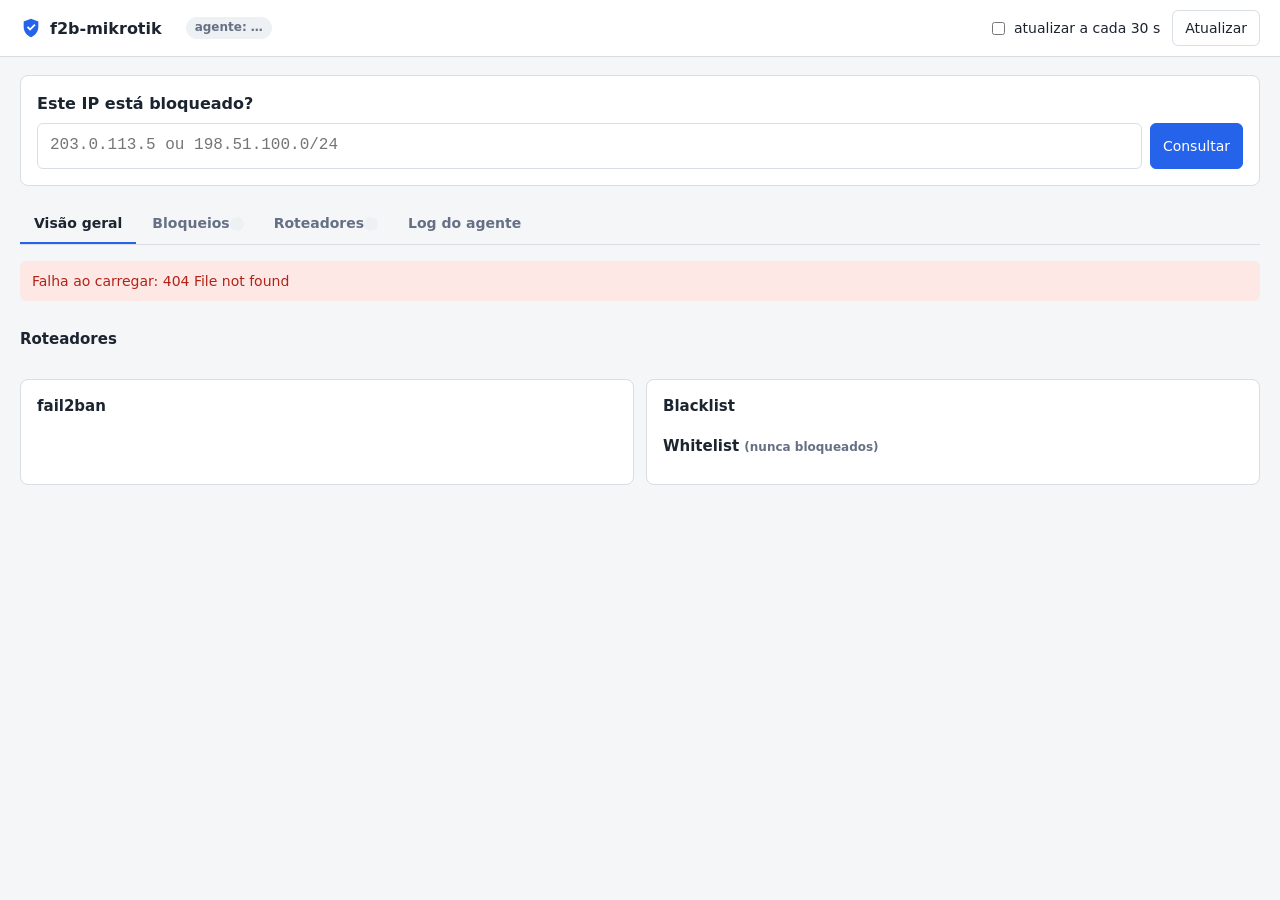
==== web/index.html @ e79a252c "Painel web e replicacao para varios MikroTiks (v1.2.0) Agente: alem do roteador principal do config." ====
<!doctype html>
<html lang="pt-BR">
<head>
  <meta charset="utf-8">
  <meta name="viewport" content="width=device-width, initial-scale=1">
  <title>f2b-mikrotik</title>
  <link rel="stylesheet" href="app.css">
</head>
<body>
  <header class="top">
    <div class="brand">
      <svg class="logo" viewBox="0 0 24 24" aria-hidden="true"><path d="M12 2 4 5v6c0 5 3.4 9.3 8 11 4.6-1.7 8-6 8-11V5l-8-3Zm-1 13-3.5-3.5 1.4-1.4L11 12.2l4.6-4.6 1.4 1.4L11 15Z"/></svg>
      <span>f2b-mikrotik</span>
      <span class="muted small" id="version"></span>
    </div>
    <div id="agent-status" class="pill">agente: …</div>
    <div class="top-actions">
      <span class="muted small" id="updated"></span>
      <label class="check-inline"><input type="checkbox" id="auto"> atualizar a cada 30 s</label>
      <button id="refresh" class="btn">Atualizar</button>
    </div>
  </header>

  <main>
    <section class="card lookup">
      <form id="check-form" autocomplete="off">
        <label for="check-ip" class="lookup-label">Este IP está bloqueado?</label>
        <div class="row">
          <input id="check-ip" class="mono" placeholder="203.0.113.5 ou 198.51.100.0/24" spellcheck="false">
          <button class="btn primary" type="submit">Consultar</button>
        </div>
      </form>
      <div id="check-result" aria-live="polite"></div>
    </section>

    <nav class="tabs" role="tablist">
      <button type="button" role="tab" data-tab="overview" class="active">Visão geral</button>
      <button type="button" role="tab" data-tab="entries">Bloqueios <span class="count" id="count-entries"></span></button>
      <button type="button" role="tab" data-tab="routers">Roteadores <span class="count" id="count-routers"></span></button>
      <button type="button" role="tab" data-tab="log">Log do agente</button>
    </nav>

    <section id="tab-overview" class="tab active">
      <div id="overview-error"></div>
      <div class="stats" id="stats"></div>
      <h2>Roteadores</h2>
      <div class="router-cards" id="router-cards"></div>
      <div class="grid-2">
        <div class="card"><h2>fail2ban</h2><div id="f2b-box"></div></div>
        <div class="card">
          <h2>Blacklist</h2><div id="bl-box"></div>
          <h2 class="mt">Whitelist <span class="muted small">(nunca bloqueados)</span></h2><div id="wl-box"></div>
        </div>
      </div>
    </section>

    <section id="tab-entries" class="tab">
      <div class="toolbar">
        <input id="entries-filter" class="mono" placeholder="filtrar IP, rede ou jail" spellcheck="false">
        <select id="entries-source">
          <option value="">todas as origens</option>
          <option value="fail2ban">fail2ban</option>
          <option value="blacklist">blacklist</option>
          <option value="router">só no roteador (manual)</option>
        </select>
        <label class="check-inline"><input type="checkbox" id="entries-diff"> só divergências</label>
        <span class="muted small" id="entries-info"></span>
      </div>
      <div class="table-wrap"><table class="table" id="entries-table"></table></div>
      <p class="muted small legend">
        <span class="st st-ok">bloqueado</span> pelo agente ·
        <span class="st st-info">manual</span> entrada criada fora do agente ·
        <span class="st st-bad">faltando</span> deveria estar bloqueado e não está ·
        <span class="st st-warn">a remover</span> já liberado, aguardando o agente ·
        <span class="st st-muted">?</span> roteador fora do ar ou desabilitado
      </p>
    </section>

    <section id="tab-routers" class="tab">
      <div class="toolbar">
        <button class="btn primary" id="router-add">+ Cadastrar MikroTik</button>
        <span class="muted small">Todos os roteadores recebem os mesmos bloqueios. Prepare cada um com o <span class="mono">mikrotik-setup.rsc</span> (usuário, API e regra raw).</span>
      </div>
      <div class="table-wrap"><table class="table" id="routers-table"></table></div>
    </section>

    <section id="tab-log" class="tab">
      <div class="toolbar">
        <input id="log-filter" placeholder="filtrar (ex.: BLOQUEADO, 203.0.113.5, ERROR)" spellcheck="false">
        <select id="log-lines">
          <option value="200">200 linhas</option>
          <option value="500" selected>500 linhas</option>
          <option value="2000">2000 linhas</option>
        </select>
        <button class="btn" id="log-refresh">Recarregar</button>
        <span class="muted small" id="log-file"></span>
      </div>
      <pre class="log" id="log-box"></pre>
    </section>
  </main>

  <dialog id="router-dialog">
    <form id="router-form" method="dialog" autocomplete="off">
      <h2 id="router-dialog-title">Cadastrar MikroTik</h2>
      <div class="form-grid">
        <label>Nome<input name="name" required maxlength="40" placeholder="Filial Centro"></label>
        <label>Endereço (IP ou DNS)<input name="host" required class="mono" placeholder="10.0.0.1"></label>
        <label>Porta da API<input name="port" type="number" min="1" max="65535" placeholder="8728"></label>
        <label>Timeout (s)<input name="timeout" type="number" min="1" max="60" step="1" placeholder="10"></label>
        <label>Usuário<input name="username" required placeholder="f2b-agent"></label>
        <label>Senha<input name="password" type="password" autocomplete="new-password"></label>
        <label class="check-inline"><input type="checkbox" name="use_ssl"> usar api-ssl (porta 8729)</label>
        <label class="check-inline"><input type="checkbox" name="enabled" checked> habilitado (recebe bloqueios)</label>
      </div>
      <div id="router-test-result"></div>
      <div class="dialog-actions">
        <button type="button" class="btn" id="router-test">Testar conexão</button>
        <span class="spacer"></span>
        <button type="button" class="btn" id="router-cancel">Cancelar</button>
        <button type="submit" class="btn primary" id="router-save">Salvar</button>
      </div>
    </form>
  </dialog>

  <dialog id="delete-dialog">
    <form method="dialog">
      <h2>Excluir <span id="delete-name"></span>?</h2>
      <p>O roteador deixa de receber bloqueios.</p>
      <label class="check-inline"><input type="checkbox" id="delete-flush" checked> remover dele os bloqueios criados pelo agente</label>
      <div id="delete-error"></div>
      <div class="dialog-actions">
        <span class="spacer"></span>
        <button type="button" class="btn" id="delete-cancel">Cancelar</button>
        <button type="button" class="btn danger" id="delete-confirm">Excluir</button>
      </div>
    </form>
  </dialog>

  <script src="app.js"></script>
</body>
</html>
---- web/app.css ----
:root {
  --bg: #f4f6f8;
  --surface: #ffffff;
  --surface-2: #eef1f4;
  --border: #d9dee4;
  --text: #1c2430;
  --muted: #667085;
  --accent: #2563eb;
  --accent-text: #ffffff;
  --ok: #157f3c;
  --ok-bg: #e3f5e9;
  --bad: #b42318;
  --bad-bg: #fde8e6;
  --warn: #9a5b00;
  --warn-bg: #fdf1dc;
  --info: #1d4ed8;
  --info-bg: #e3ebfd;
  --mono: ui-monospace, "SFMono-Regular", Consolas, "Liberation Mono", monospace;
  --radius: 8px;
  color-scheme: light;
}

@media (prefers-color-scheme: dark) {
  :root {
    --bg: #0f141a;
    --surface: #171e26;
    --surface-2: #1f2832;
    --border: #2c3744;
    --text: #e4e9ef;
    --muted: #93a0b0;
    --accent: #4f8cff;
    --ok: #4cc27a;
    --ok-bg: #12301f;
    --bad: #ff7a6b;
    --bad-bg: #3a1714;
    --warn: #f0b44c;
    --warn-bg: #352812;
    --info: #8db1ff;
    --info-bg: #17264a;
    color-scheme: dark;
  }
}

* { box-sizing: border-box; }
body {
  margin: 0;
  background: var(--bg);
  color: var(--text);
  font: 14px/1.45 system-ui, -apple-system, "Segoe UI", Roboto, sans-serif;
}
h2 { font-size: 15px; margin: 0 0 10px; }
h2.mt, .mt { margin-top: 18px; }
.muted { color: var(--muted); }
.small { font-size: 12px; }
.mono { font-family: var(--mono); }

/* topo */
.top {
  position: sticky; top: 0; z-index: 5;
  display: flex; align-items: center; gap: 16px; flex-wrap: wrap;
  padding: 10px 20px;
  background: var(--surface); border-bottom: 1px solid var(--border);
}
.brand { display: flex; align-items: center; gap: 8px; font-weight: 600; font-size: 16px; }
.logo { width: 22px; height: 22px; fill: var(--accent); }
.top-actions { margin-left: auto; display: flex; align-items: center; gap: 12px; flex-wrap: wrap; }

main { max-width: 1280px; margin: 0 auto; padding: 18px 20px 40px; }

/* controles */
.btn {
  border: 1px solid var(--border); background: var(--surface); color: var(--text);
  border-radius: 6px; padding: 7px 12px; font: inherit; cursor: pointer;
}
.btn:hover { background: var(--surface-2); }
.btn.primary { background: var(--accent); border-color: var(--accent); color: var(--accent-text); }
.btn.primary:hover { filter: brightness(1.08); }
.btn.danger { background: var(--bad); border-color: var(--bad); color: #fff; }
.btn.small { padding: 3px 8px; font-size: 12px; }
.btn:disabled { opacity: .55; cursor: wait; }
input, select {
  font: inherit; color: var(--text); background: var(--surface);
  border: 1px solid var(--border); border-radius: 6px; padding: 7px 10px;
}
input:focus, select:focus { outline: 2px solid var(--accent); outline-offset: -1px; }
.check-inline { display: inline-flex; align-items: center; gap: 6px; cursor: pointer; }
.row { display: flex; gap: 8px; }
.row input { flex: 1; min-width: 0; }

/* cartoes */
.card {
  background: var(--surface); border: 1px solid var(--border); border-radius: var(--radius);
  padding: 16px;
}
.lookup { margin-bottom: 18px; }
.lookup-label { display: block; font-weight: 600; font-size: 16px; margin-bottom: 8px; }
.lookup input { font-size: 16px; padding: 10px 12px; }

.stats { display: grid; grid-template-columns: repeat(auto-fit, minmax(150px, 1fr)); gap: 12px; margin-bottom: 18px; }
.stat { background: var(--surface); border: 1px solid var(--border); border-radius: var(--radius); padding: 12px 14px; }
.stat .v { font-size: 26px; font-weight: 650; font-variant-numeric: tabular-nums; }
.stat .l { color: var(--muted); font-size: 12px; }

.router-cards { display: grid; grid-template-columns: repeat(auto-fill, minmax(280px, 1fr)); gap: 12px; margin-bottom: 18px; }
.router-card { background: var(--surface); border: 1px solid var(--border); border-radius: var(--radius); padding: 14px; }
.router-card.offline { border-color: var(--bad); }
.router-card header { display: flex; align-items: center; gap: 8px; margin-bottom: 6px; }
.router-card header strong { font-size: 15px; }
.router-card header .pill { margin-left: auto; }
.router-card dl { display: grid; grid-template-columns: auto 1fr; gap: 2px 10px; margin: 8px 0 0; font-size: 13px; }
.router-card dt { color: var(--muted); }
.router-card dd { margin: 0; font-variant-numeric: tabular-nums; }

.grid-2 { display: grid; grid-template-columns: 1fr 1fr; gap: 12px; }
@media (max-width: 860px) { .grid-2 { grid-template-columns: 1fr; } }

/* etiquetas */
.pill {
  display: inline-block; padding: 2px 9px; border-radius: 999px; font-size: 12px; font-weight: 600;
  background: var(--surface-2); color: var(--muted); white-space: nowrap;
}
.pill.ok, .st-ok { background: var(--ok-bg); color: var(--ok); }
.pill.bad, .st-bad { background: var(--bad-bg); color: var(--bad); }
.pill.warn, .st-warn { background: var(--warn-bg); color: var(--warn); }
.pill.info, .st-info { background: var(--info-bg); color: var(--info); }
.st { display: inline-block; padding: 1px 7px; border-radius: 4px; font-size: 12px; font-weight: 600; white-space: nowrap; }
.st-muted { color: var(--muted); }
.chips { display: flex; flex-wrap: wrap; gap: 5px; }
.chip {
  font-family: var(--mono); font-size: 12px; padding: 2px 7px; border-radius: 4px;
  background: var(--surface-2); border: 1px solid var(--border); cursor: pointer; color: var(--text);
}
.chip:hover { border-color: var(--accent); }
.jail { margin-bottom: 12px; }
.jail-head { display: flex; align-items: center; gap: 8px; margin-bottom: 5px; }

/* abas */
.tabs { display: flex; gap: 2px; border-bottom: 1px solid var(--border); margin-bottom: 16px; overflow-x: auto; }
.tabs button {
  border: 0; background: none; color: var(--muted); font: inherit; font-weight: 600;
  padding: 9px 14px; cursor: pointer; border-bottom: 2px solid transparent; white-space: nowrap;
}
.tabs button.active { color: var(--text); border-bottom-color: var(--accent); }
.count { background: var(--surface-2); border-radius: 999px; padding: 0 7px; font-size: 12px; color: var(--muted); }
.tab { display: none; }
.tab.active { display: block; }

.toolbar { display: flex; align-items: center; gap: 10px; flex-wrap: wrap; margin-bottom: 12px; }
.toolbar input:not([type=checkbox]) { min-width: 260px; }

/* tabelas */
.table-wrap { overflow-x: auto; background: var(--surface); border: 1px solid var(--border); border-radius: var(--radius); }
.table { width: 100%; border-collapse: collapse; }
.table th, .table td { text-align: left; padding: 7px 12px; border-bottom: 1px solid var(--border); vertical-align: top; }
.table th { font-size: 12px; color: var(--muted); font-weight: 600; background: var(--surface-2); position: sticky; top: 0; }
.table tr:last-child td { border-bottom: 0; }
.table td.center, .table th.center { text-align: center; }
.table .actions { display: flex; gap: 6px; justify-content: flex-end; }
.link { background: none; border: 0; padding: 0; color: var(--accent); font: inherit; cursor: pointer; }
.link.mono { font-family: var(--mono); }
.legend { margin-top: 10px; }
.empty { padding: 18px; text-align: center; color: var(--muted); }

/* resultado da consulta */
.verdict { margin-top: 14px; padding: 12px 14px; border-radius: var(--radius); border: 1px solid var(--border); }
.verdict.blocked { background: var(--bad-bg); border-color: var(--bad); }
.verdict.free { background: var(--ok-bg); border-color: var(--ok); }
.verdict.partial { background: var(--warn-bg); border-color: var(--warn); }
.verdict-title { font-size: 16px; font-weight: 650; margin-bottom: 6px; }
.verdict ul { margin: 6px 0 0; padding-left: 18px; }
.verdict .table-wrap { margin-top: 10px; }

.alert { padding: 10px 12px; border-radius: 6px; margin: 10px 0; background: var(--bad-bg); color: var(--bad); }
.alert.warn { background: var(--warn-bg); color: var(--warn); }
.alert.ok { background: var(--ok-bg); color: var(--ok); }

/* log */
.log {
  background: var(--surface); border: 1px solid var(--border); border-radius: var(--radius);
  padding: 12px; margin: 0; max-height: 70vh; overflow: auto;
  font: 12px/1.5 var(--mono); white-space: pre-wrap; word-break: break-all;
}
.log .l-error { color: var(--bad); }
.log .l-warn { color: var(--warn); }
.log .l-ban { color: var(--bad); font-weight: 600; }
.log .l-unban { color: var(--ok); font-weight: 600; }

/* dialogos */
dialog {
  border: 1px solid var(--border); border-radius: 10px; padding: 20px; width: min(560px, calc(100vw - 32px));
  background: var(--surface); color: var(--text);
}
dialog::backdrop { background: rgba(0, 0, 0, .45); }
.form-grid { display: grid; grid-template-columns: 1fr 1fr; gap: 12px; }
.form-grid label:not(.check-inline) { display: flex; flex-direction: column; gap: 4px; font-size: 12px; color: var(--muted); }
.form-grid input:not([type=checkbox]) { color: var(--text); font-size: 14px; }
@media (max-width: 520px) { .form-grid { grid-template-columns: 1fr; } }
.dialog-actions { display: flex; gap: 8px; margin-top: 16px; align-items: center; }
.spacer { flex: 1; }

@media (max-width: 640px) {
  .top, main { padding-left: 16px; padding-right: 16px; }
  .toolbar input:not([type=checkbox]) { min-width: 0; flex: 1; }
  .row { flex-direction: column; }
}
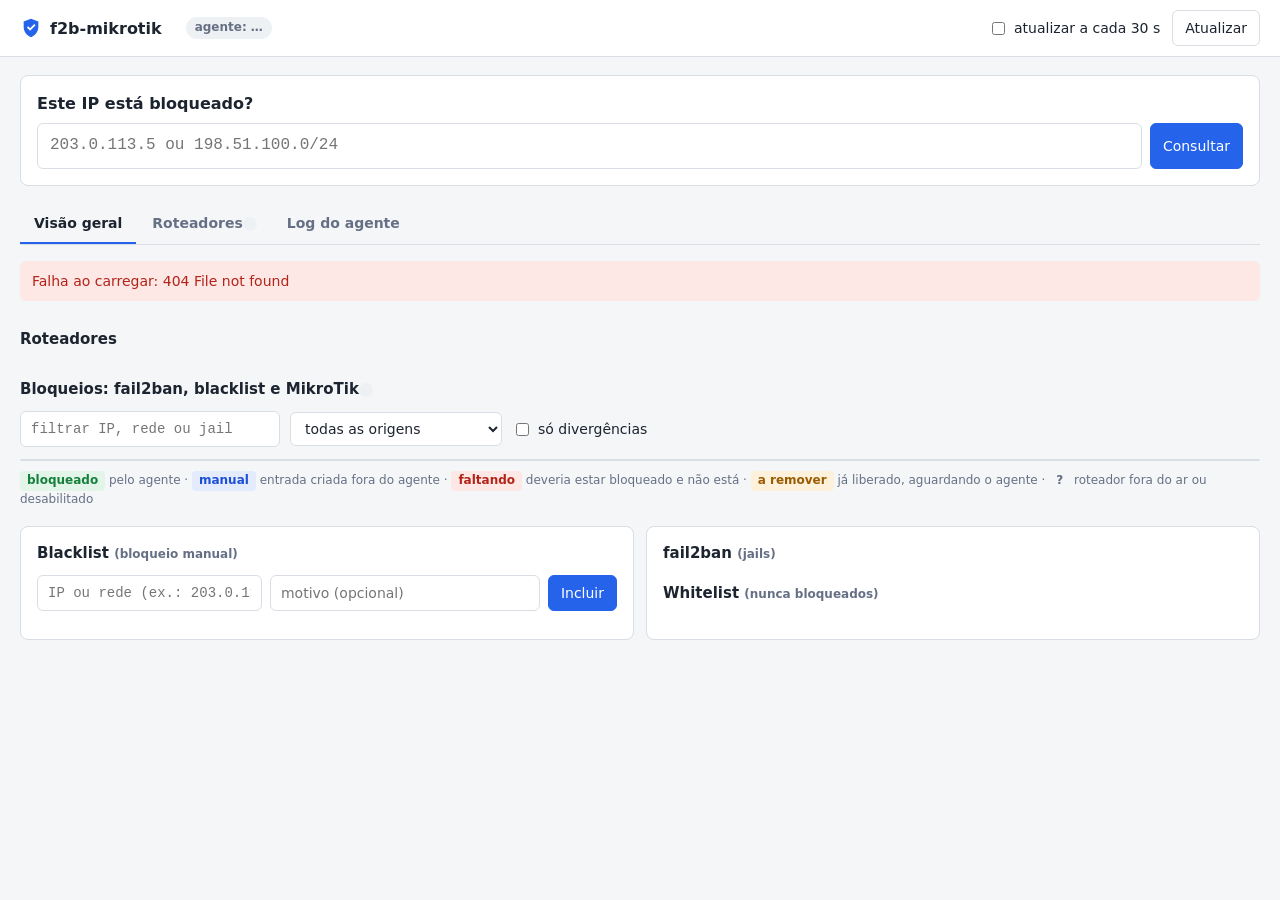
==== commit acf52a34: "Painel: tabela unica de bloqueios, blacklist e unban (v1.3.0) A visao geral passa a trazer uma tabel" ====
--- a/web/index.html
+++ b/web/index.html
@@ -35,7 +35,6 @@
 
     <nav class="tabs" role="tablist">
       <button type="button" role="tab" data-tab="overview" class="active">Visão geral</button>
-      <button type="button" role="tab" data-tab="entries">Bloqueios <span class="count" id="count-entries"></span></button>
       <button type="button" role="tab" data-tab="routers">Roteadores <span class="count" id="count-routers"></span></button>
       <button type="button" role="tab" data-tab="log">Log do agente</button>
     </nav>
@@ -45,16 +44,8 @@
       <div class="stats" id="stats"></div>
       <h2>Roteadores</h2>
       <div class="router-cards" id="router-cards"></div>
-      <div class="grid-2">
-        <div class="card"><h2>fail2ban</h2><div id="f2b-box"></div></div>
-        <div class="card">
-          <h2>Blacklist</h2><div id="bl-box"></div>
-          <h2 class="mt">Whitelist <span class="muted small">(nunca bloqueados)</span></h2><div id="wl-box"></div>
-        </div>
-      </div>
-    </section>
 
-    <section id="tab-entries" class="tab">
+      <h2>Bloqueios: fail2ban, blacklist e MikroTik <span class="count" id="count-entries"></span></h2>
       <div class="toolbar">
         <input id="entries-filter" class="mono" placeholder="filtrar IP, rede ou jail" spellcheck="false">
         <select id="entries-source">
@@ -74,6 +65,22 @@
         <span class="st st-warn">a remover</span> já liberado, aguardando o agente ·
         <span class="st st-muted">?</span> roteador fora do ar ou desabilitado
       </p>
+
+      <div class="grid-2 mt">
+        <div class="card">
+          <h2>Blacklist <span class="muted small">(bloqueio manual)</span></h2>
+          <form id="bl-form" class="bl-form" autocomplete="off">
+            <input name="entry" class="mono" placeholder="IP ou rede (ex.: 203.0.113.45)" spellcheck="false" required>
+            <input name="comment" placeholder="motivo (opcional)" maxlength="100">
+            <button class="btn primary" type="submit">Incluir</button>
+          </form>
+          <div id="bl-box"></div>
+        </div>
+        <div class="card">
+          <h2>fail2ban <span class="muted small">(jails)</span></h2><div id="f2b-box"></div>
+          <h2 class="mt">Whitelist <span class="muted small">(nunca bloqueados)</span></h2><div id="wl-box"></div>
+        </div>
+      </div>
     </section>
 
     <section id="tab-routers" class="tab">
@@ -136,6 +143,7 @@
     </form>
   </dialog>
 
+  <div id="toast" class="toast" role="status" aria-live="polite"></div>
   <script src="app.js"></script>
 </body>
 </html>
--- a/web/app.css
+++ b/web/app.css
@@ -203,3 +203,26 @@
   .toolbar input:not([type=checkbox]) { min-width: 0; flex: 1; }
   .row { flex-direction: column; }
 }
+
+/* blacklist, acoes e avisos */
+.bl-form { display: flex; gap: 8px; flex-wrap: wrap; margin-bottom: 12px; }
+.bl-form input[name=entry] { flex: 1 1 180px; min-width: 0; }
+.bl-form input[name=comment] { flex: 2 1 180px; min-width: 0; }
+.bl-form[hidden] { display: none; }
+.bl-list { display: flex; flex-direction: column; }
+.bl-item { display: flex; align-items: center; gap: 10px; padding: 6px 0; border-bottom: 1px solid var(--border); }
+.bl-item:last-child { border-bottom: 0; }
+.bl-comment { flex: 1; min-width: 0; overflow: hidden; text-overflow: ellipsis; white-space: nowrap; }
+.jail-list { display: flex; flex-direction: column; gap: 6px; }
+.verdict-actions { display: flex; flex-wrap: wrap; gap: 8px; margin-top: 10px; }
+.table .actions { flex-wrap: nowrap; }
+.toast {
+  position: fixed; left: 50%; bottom: 20px; transform: translate(-50%, 20px); z-index: 20;
+  max-width: min(560px, calc(100vw - 32px)); padding: 11px 16px; border-radius: 8px;
+  background: var(--text); color: var(--bg); font-weight: 600; box-shadow: 0 6px 24px rgba(0, 0, 0, .25);
+  opacity: 0; pointer-events: none; transition: opacity .2s, transform .2s;
+}
+.toast.show { opacity: 1; transform: translate(-50%, 0); }
+.toast.ok { background: var(--ok); color: #fff; }
+.toast.warn { background: var(--warn); color: #fff; }
+.toast.bad { background: var(--bad); color: #fff; }
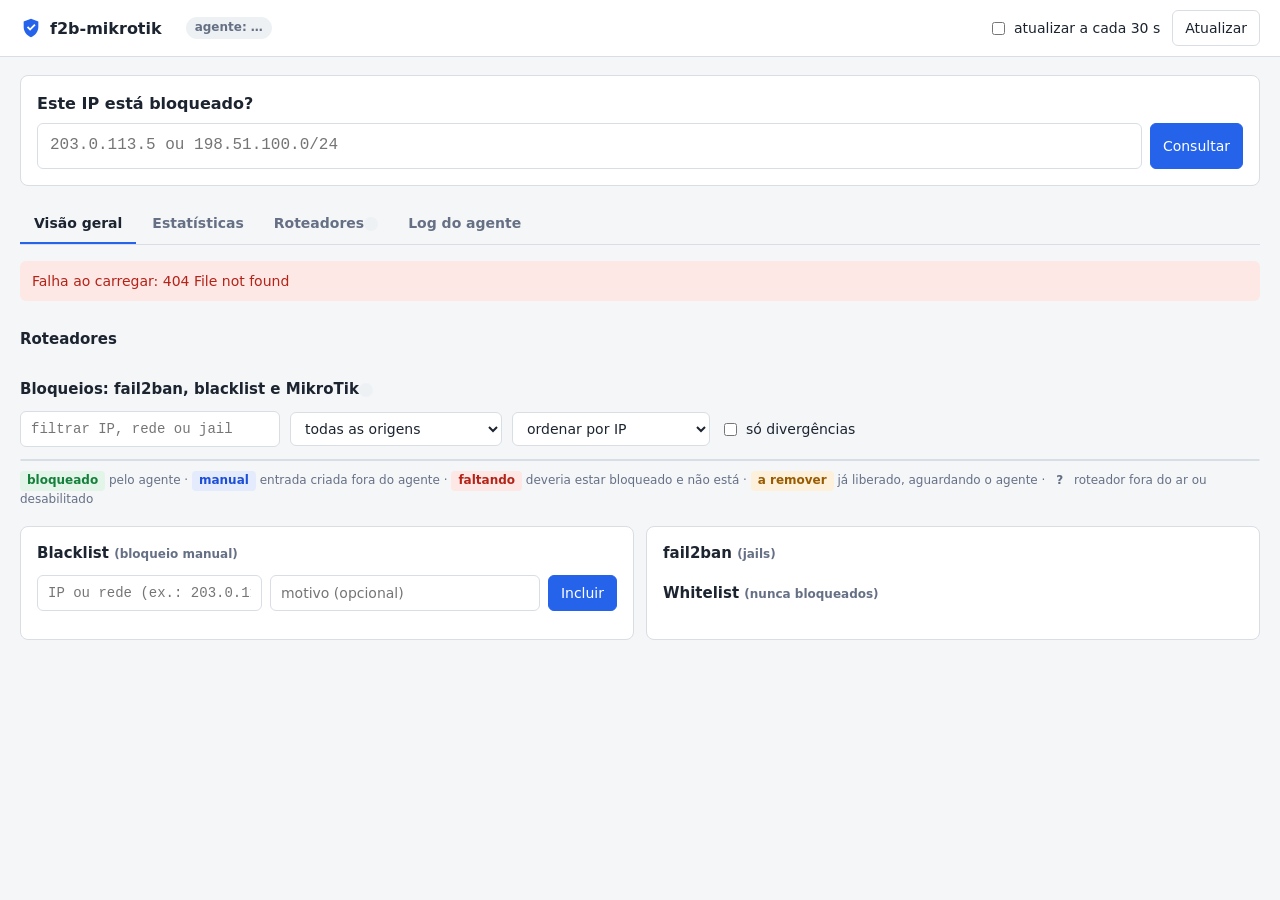
==== commit 6d706ccc: "Observabilidade: historico, pais de origem e bloqueios por hora (v1.4.0) Agente: grava cada bloqueio" ====
--- a/web/index.html
+++ b/web/index.html
@@ -35,6 +35,7 @@
 
     <nav class="tabs" role="tablist">
       <button type="button" role="tab" data-tab="overview" class="active">Visão geral</button>
+      <button type="button" role="tab" data-tab="stats">Estatísticas</button>
       <button type="button" role="tab" data-tab="routers">Roteadores <span class="count" id="count-routers"></span></button>
       <button type="button" role="tab" data-tab="log">Log do agente</button>
     </nav>
@@ -53,6 +54,12 @@
           <option value="fail2ban">fail2ban</option>
           <option value="blacklist">blacklist</option>
           <option value="router">só no roteador (manual)</option>
+        </select>
+        <select id="entries-sort">
+          <option value="ip">ordenar por IP</option>
+          <option value="blocks">mais bloqueados</option>
+          <option value="recent">bloqueio mais recente</option>
+          <option value="country">país</option>
         </select>
         <label class="check-inline"><input type="checkbox" id="entries-diff"> só divergências</label>
         <span class="muted small" id="entries-info"></span>
@@ -81,6 +88,41 @@
           <h2 class="mt">Whitelist <span class="muted small">(nunca bloqueados)</span></h2><div id="wl-box"></div>
         </div>
       </div>
+    </section>
+
+    <section id="tab-stats" class="tab viz-root">
+      <div class="toolbar">
+        <div class="segmented" role="group" aria-label="período">
+          <button type="button" data-hours="24" class="active">Últimas 24 h</button>
+          <button type="button" data-hours="168">7 dias</button>
+        </div>
+        <span class="muted small" id="stats-meta"></span>
+      </div>
+      <div id="stats-error"></div>
+      <div class="stats" id="stats-kpis"></div>
+      <div class="card chart-card">
+        <div class="chart-head">
+          <h2 id="chart-title">Bloqueios e desbloqueios por hora</h2>
+          <div class="legend-row">
+            <span class="legend-item"><span class="swatch s1"></span>bloqueios</span>
+            <span class="legend-item"><span class="swatch s2"></span>desbloqueios</span>
+          </div>
+        </div>
+        <div class="chart" id="hourly-chart"></div>
+        <details class="mt"><summary class="muted small">ver como tabela</summary>
+          <div class="table-wrap mt"><table class="table" id="hourly-table"></table></div>
+        </details>
+      </div>
+      <div class="grid-2 mt">
+        <div class="card"><h2>IPs mais bloqueados <span class="muted small" id="top-ips-period"></span></h2>
+          <div class="table-wrap"><table class="table" id="top-ips"></table></div></div>
+        <div class="card">
+          <h2>Bloqueios por país</h2><div id="top-countries" class="hbars"></div>
+          <h2 class="mt">Bloqueios por jail</h2><div id="top-jails" class="hbars"></div>
+        </div>
+      </div>
+      <div class="card mt"><h2>Últimos eventos</h2>
+        <div class="table-wrap"><table class="table" id="recent-events"></table></div></div>
     </section>
 
     <section id="tab-routers" class="tab">
--- a/web/app.css
+++ b/web/app.css
@@ -226,3 +226,52 @@
 .toast.ok { background: var(--ok); color: #fff; }
 .toast.warn { background: var(--warn); color: #fff; }
 .toast.bad { background: var(--bad); color: #fff; }
+
+/* estatisticas: cores das series (paleta de referencia, validada para luz e escuro) */
+.viz-root, .chart-tip, .verdict, .table { --series-1: #2a78d6; --series-2: #eb6834; }
+@media (prefers-color-scheme: dark) {
+  .viz-root, .chart-tip, .verdict, .table { --series-1: #3987e5; --series-2: #d95926; }
+}
+.segmented { display: inline-flex; border: 1px solid var(--border); border-radius: 6px; overflow: hidden; }
+.segmented button { border: 0; background: var(--surface); color: var(--muted); font: inherit; font-weight: 600; padding: 7px 12px; cursor: pointer; }
+.segmented button + button { border-left: 1px solid var(--border); }
+.segmented button.active { background: var(--accent); color: var(--accent-text); }
+.chart-card { margin-top: 0; }
+.chart-head { display: flex; align-items: baseline; gap: 16px; flex-wrap: wrap; }
+.chart-head h2 { margin: 0; }
+.legend-row { display: flex; gap: 14px; margin-left: auto; font-size: 12px; color: var(--muted); }
+.legend-item { display: inline-flex; align-items: center; gap: 6px; }
+.swatch { display: inline-block; width: 10px; height: 10px; border-radius: 3px; vertical-align: -1px; margin-right: 4px; }
+.swatch.s1 { background: var(--series-1); }
+.swatch.s2 { background: var(--series-2); }
+.chart { position: relative; margin-top: 10px; overflow: hidden; }
+.chart svg { display: block; width: 100%; height: auto; }
+.chart .b1 { fill: var(--series-1); }
+.chart .b2 { fill: var(--series-2); }
+.chart .grid { stroke: var(--border); stroke-width: 1; }
+.chart .axis { fill: var(--muted); font-size: 11px; font-variant-numeric: tabular-nums; }
+.chart .hover-line { stroke: var(--muted); stroke-width: 1; stroke-dasharray: 3 3; }
+.chart-tip {
+  position: absolute; min-width: 150px; padding: 8px 10px; border-radius: 6px; font-size: 12px;
+  background: var(--surface); color: var(--text); border: 1px solid var(--border); box-shadow: 0 4px 16px rgba(0, 0, 0, .15);
+  pointer-events: none;
+}
+.chart-tip .tip-title { font-weight: 600; margin-bottom: 4px; }
+.hbars { display: flex; flex-direction: column; gap: 6px; }
+.hbar-row { display: grid; grid-template-columns: minmax(90px, 160px) 1fr auto; align-items: center; gap: 10px; font-size: 13px; }
+.hbar-label { overflow: hidden; text-overflow: ellipsis; white-space: nowrap; }
+.hbar-track { height: 10px; }
+.hbar-fill { height: 100%; min-width: 2px; background: var(--series-1, #2a78d6); border-radius: 0 4px 4px 0; }
+#tab-stats .hbar-fill { background: var(--series-1); }
+.hbar-value { font-variant-numeric: tabular-nums; white-space: nowrap; }
+.table .num, .table th.num { text-align: right; font-variant-numeric: tabular-nums; }
+.nowrap { white-space: nowrap; }
+details.history { margin-top: 4px; }
+details.history ul { margin: 4px 0 0; padding-left: 16px; }
+@media (max-width: 640px) {
+  .legend-row { margin-left: 0; }
+  .hbar-row { grid-template-columns: 100px 1fr auto; }
+}
+.chart .l1, .chart .l2 { fill: none; stroke-width: 2; stroke-linejoin: round; stroke-linecap: round; }
+.chart .l1 { stroke: var(--series-1); }
+.chart .l2 { stroke: var(--series-2); }
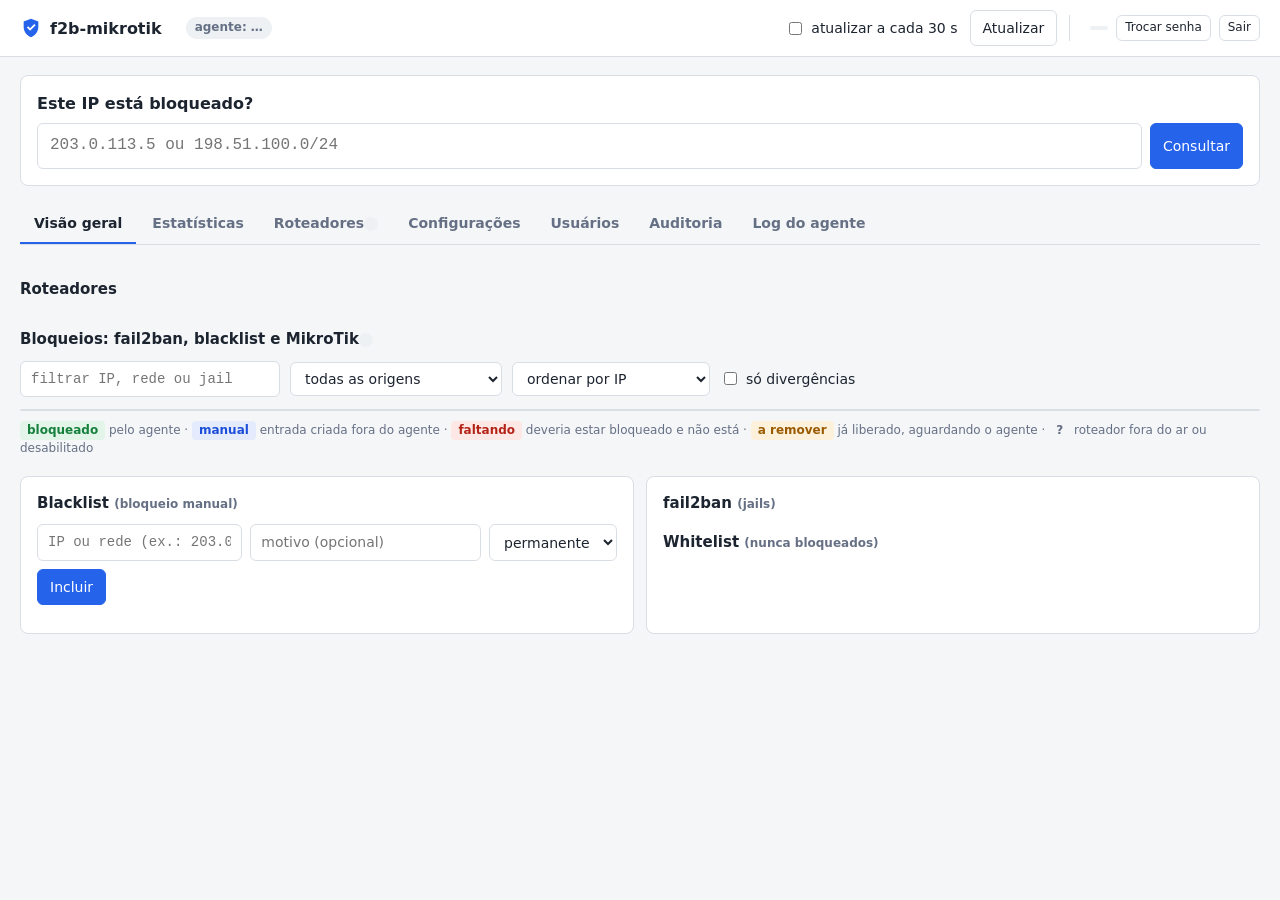
==== commit c016dd13: "v2.0: configuracao no painel, usuarios com papeis e auditoria completa Configuracao em SQLite (f2b_s" ====
--- a/web/index.html
+++ b/web/index.html
@@ -18,6 +18,12 @@
       <span class="muted small" id="updated"></span>
       <label class="check-inline"><input type="checkbox" id="auto"> atualizar a cada 30 s</label>
       <button id="refresh" class="btn">Atualizar</button>
+      <div class="user-menu">
+        <span id="user-name" class="small"></span>
+        <span id="user-role" class="pill"></span>
+        <button id="change-pass" class="btn small" type="button">Trocar senha</button>
+        <button id="logout" class="btn small" type="button">Sair</button>
+      </div>
     </div>
   </header>
 
@@ -36,7 +42,10 @@
     <nav class="tabs" role="tablist">
       <button type="button" role="tab" data-tab="overview" class="active">Visão geral</button>
       <button type="button" role="tab" data-tab="stats">Estatísticas</button>
-      <button type="button" role="tab" data-tab="routers">Roteadores <span class="count" id="count-routers"></span></button>
+      <button type="button" role="tab" data-tab="routers" data-role="admin">Roteadores <span class="count" id="count-routers"></span></button>
+      <button type="button" role="tab" data-tab="settings" data-role="admin">Configurações</button>
+      <button type="button" role="tab" data-tab="users" data-role="admin">Usuários</button>
+      <button type="button" role="tab" data-tab="audit" data-role="admin">Auditoria</button>
       <button type="button" role="tab" data-tab="log">Log do agente</button>
     </nav>
 
@@ -76,9 +85,18 @@
       <div class="grid-2 mt">
         <div class="card">
           <h2>Blacklist <span class="muted small">(bloqueio manual)</span></h2>
-          <form id="bl-form" class="bl-form" autocomplete="off">
+          <form id="bl-form" class="bl-form" autocomplete="off" data-role="operador">
             <input name="entry" class="mono" placeholder="IP ou rede (ex.: 203.0.113.45)" spellcheck="false" required>
             <input name="comment" placeholder="motivo (opcional)" maxlength="100">
+            <select name="expires" title="por quanto tempo bloquear">
+              <option value="0">permanente</option>
+              <option value="3600">1 hora</option>
+              <option value="21600">6 horas</option>
+              <option value="86400">1 dia</option>
+              <option value="604800">7 dias</option>
+              <option value="2592000">30 dias</option>
+              <option value="7776000">90 dias</option>
+            </select>
             <button class="btn primary" type="submit">Incluir</button>
           </form>
           <div id="bl-box"></div>
@@ -131,6 +149,90 @@
         <span class="muted small">Todos os roteadores recebem os mesmos bloqueios. Prepare cada um com o <span class="mono">mikrotik-setup.rsc</span> (usuário, API e regra raw).</span>
       </div>
       <div class="table-wrap"><table class="table" id="routers-table"></table></div>
+    </section>
+
+    <section id="tab-settings" class="tab">
+      <div id="settings-error"></div>
+      <div class="grid-2">
+        <form id="settings-form" class="card" autocomplete="off">
+          <h2>Operação</h2>
+          <div class="form-grid">
+            <label>Reconciliação completa a cada (s)<input name="sync_interval" type="number" min="10" max="3600"></label>
+            <label>Espera após um evento (s)<input name="debounce" type="number" min="0" max="60" step="0.5"></label>
+            <label>Nova tentativa após falha (s)<input name="retry_delay" type="number" min="5" max="3600"></label>
+            <label>Validade da entrada no roteador<input name="entry_timeout" placeholder="vazio = permanente (ex.: 7d)" class="mono"></label>
+            <label class="span-2">Jails replicadas<input name="jails" placeholder="vazio = todas (ex.: sshd, nginx-http-auth)"></label>
+            <label class="check-inline span-2"><input type="checkbox" name="ipv6"> replicar também IPv6</label>
+          </div>
+          <h2 class="mt">Histórico e auditoria</h2>
+          <div class="form-grid">
+            <label>Dias de histórico de eventos<input name="events_retention_days" type="number" min="0" max="3650"></label>
+            <label>Dias de auditoria<input name="audit_retention_days" type="number" min="0" max="3650"></label>
+          </div>
+          <h2 class="mt">País de origem</h2>
+          <div class="form-grid">
+            <label class="check-inline span-2"><input type="checkbox" name="geoip"> tabelas dos RIRs (offline, sem enviar IPs)</label>
+            <label>Fonte do país<select name="geo_provider"><option value="rir">RIRs</option><option value="ipinfo">ipinfo Lite (API)</option></select></label>
+            <label>Dias de cache do ipinfo<input name="geo_cache_days" type="number" min="1" max="365"></label>
+            <label class="span-2">Token do ipinfo<input name="ipinfo_token" type="password" autocomplete="off" placeholder="em branco = manter o atual"></label>
+          </div>
+          <div class="dialog-actions">
+            <span class="muted small" id="settings-info"></span>
+            <span class="spacer"></span>
+            <button class="btn primary" type="submit">Salvar configurações</button>
+          </div>
+        </form>
+        <div>
+          <div class="card">
+            <h2>Whitelist <span class="muted small">(o agente nunca bloqueia estes IPs/redes)</span></h2>
+            <form id="wl-form" class="bl-form" autocomplete="off">
+              <input name="entry" class="mono" placeholder="IP ou rede (ex.: 200.200.200.10)" spellcheck="false" required>
+              <input name="comment" placeholder="descrição (ex.: escritório)" maxlength="100">
+              <button class="btn primary" type="submit">Incluir</button>
+            </form>
+            <div id="wl-admin"></div>
+          </div>
+          <div class="card mt">
+            <h2>Somente no servidor <span class="muted small">(config.ini, por segurança)</span></h2>
+            <dl class="kv" id="settings-readonly"></dl>
+          </div>
+        </div>
+      </div>
+    </section>
+
+    <section id="tab-users" class="tab">
+      <div class="toolbar">
+        <button class="btn primary" id="user-add" type="button">+ Cadastrar usuário</button>
+        <span class="muted small"><strong>leitura</strong>: só consulta · <strong>operador</strong>: também desbane e mexe na blacklist · <strong>administrador</strong>: tudo, inclusive whitelist, roteadores, configurações, usuários e auditoria</span>
+      </div>
+      <div class="table-wrap"><table class="table" id="users-table"></table></div>
+    </section>
+
+    <section id="tab-audit" class="tab">
+      <form id="audit-form" class="toolbar" autocomplete="off">
+        <select name="actor"><option value="">todos os usuários</option></select>
+        <select name="action">
+          <option value="">todas as ações</option>
+          <option value="login">login / logout</option>
+          <option value="usuario">usuários</option>
+          <option value="senha">senhas</option>
+          <option value="config">configurações</option>
+          <option value="roteador">roteadores</option>
+          <option value="blacklist">blacklist</option>
+          <option value="whitelist">whitelist</option>
+          <option value="fail2ban">desbanimentos</option>
+          <option value="agente">agente (bloqueios nos roteadores)</option>
+          <option value="acesso">acessos negados</option>
+          <option value="sistema">sistema</option>
+        </select>
+        <input name="text" placeholder="IP, alvo ou detalhe" spellcheck="false">
+        <label class="check-inline small">de <input name="since" type="date"></label>
+        <label class="check-inline small">até <input name="until" type="date"></label>
+        <button class="btn" type="submit">Filtrar</button>
+        <button class="btn" type="button" id="audit-csv">Exportar CSV</button>
+      </form>
+      <div class="table-wrap"><table class="table" id="audit-table"></table></div>
+      <div class="mt"><button class="btn" type="button" id="audit-more" hidden>Carregar mais</button></div>
     </section>
 
     <section id="tab-log" class="tab">
@@ -185,6 +287,46 @@
     </form>
   </dialog>
 
+  <dialog id="user-dialog">
+    <form id="user-form" method="dialog" autocomplete="off">
+      <h2 id="user-dialog-title">Cadastrar usuário</h2>
+      <div class="form-grid">
+        <label>Usuário<input name="username" required pattern="[A-Za-z0-9._@\-]{2,40}" class="mono"></label>
+        <label>Nome<input name="name" maxlength="80"></label>
+        <label>Papel<select name="role">
+          <option value="leitura">somente leitura</option>
+          <option value="operador">operador</option>
+          <option value="admin">administrador</option>
+        </select></label>
+        <label>Senha<input name="password" type="password" autocomplete="new-password" minlength="8"></label>
+        <label class="check-inline span-2"><input type="checkbox" name="enabled" checked> ativo</label>
+      </div>
+      <div id="user-error"></div>
+      <div class="dialog-actions">
+        <span class="spacer"></span>
+        <button type="button" class="btn" id="user-cancel">Cancelar</button>
+        <button type="submit" class="btn primary">Salvar</button>
+      </div>
+    </form>
+  </dialog>
+
+  <dialog id="password-dialog">
+    <form id="password-form" method="dialog" autocomplete="off">
+      <h2>Trocar minha senha</h2>
+      <div class="form-grid">
+        <label class="span-2">Senha atual<input name="current" type="password" autocomplete="current-password" required></label>
+        <label>Nova senha<input name="new" type="password" autocomplete="new-password" minlength="8" required></label>
+        <label>Repita a nova senha<input name="again" type="password" autocomplete="new-password" minlength="8" required></label>
+      </div>
+      <div id="password-error"></div>
+      <div class="dialog-actions">
+        <span class="spacer"></span>
+        <button type="button" class="btn" id="password-cancel">Cancelar</button>
+        <button type="submit" class="btn primary">Trocar senha</button>
+      </div>
+    </form>
+  </dialog>
+
   <div id="toast" class="toast" role="status" aria-live="polite"></div>
   <script src="app.js"></script>
 </body>
--- a/web/app.css
+++ b/web/app.css
@@ -275,3 +275,25 @@
 .chart .l1, .chart .l2 { fill: none; stroke-width: 2; stroke-linejoin: round; stroke-linecap: round; }
 .chart .l1 { stroke: var(--series-1); }
 .chart .l2 { stroke: var(--series-2); }
+
+/* login, usuario logado e formularios de configuracao */
+.login-page { display: grid; place-items: center; min-height: 100vh; padding: 16px; }
+.login-box { width: min(360px, 100%); padding: 24px; }
+.login-box .brand { margin-bottom: 18px; }
+.login-box form { display: flex; flex-direction: column; gap: 12px; }
+.login-box label { display: flex; flex-direction: column; gap: 4px; font-size: 12px; color: var(--muted); }
+.login-box input { font-size: 15px; color: var(--text); }
+.user-menu { display: flex; align-items: center; gap: 8px; padding-left: 12px; border-left: 1px solid var(--border); }
+.form-grid .span-2 { grid-column: 1 / -1; }
+.form-grid select { color: var(--text); font-size: 14px; }
+.kv { display: grid; grid-template-columns: auto 1fr; gap: 6px 14px; margin: 0; }
+.kv dt { color: var(--muted); font-size: 13px; }
+.kv dd { margin: 0; word-break: break-all; }
+[hidden] { display: none !important; }
+@media (max-width: 640px) {
+  .user-menu { border-left: 0; padding-left: 0; flex-wrap: wrap; }
+}
+/* itens de grid encolhem abaixo do conteudo; listas quebram linha em telas estreitas */
+.grid-2 > *, .stats > *, .router-cards > * { min-width: 0; }
+.bl-item { flex-wrap: wrap; }
+.bl-form select { min-width: 0; }
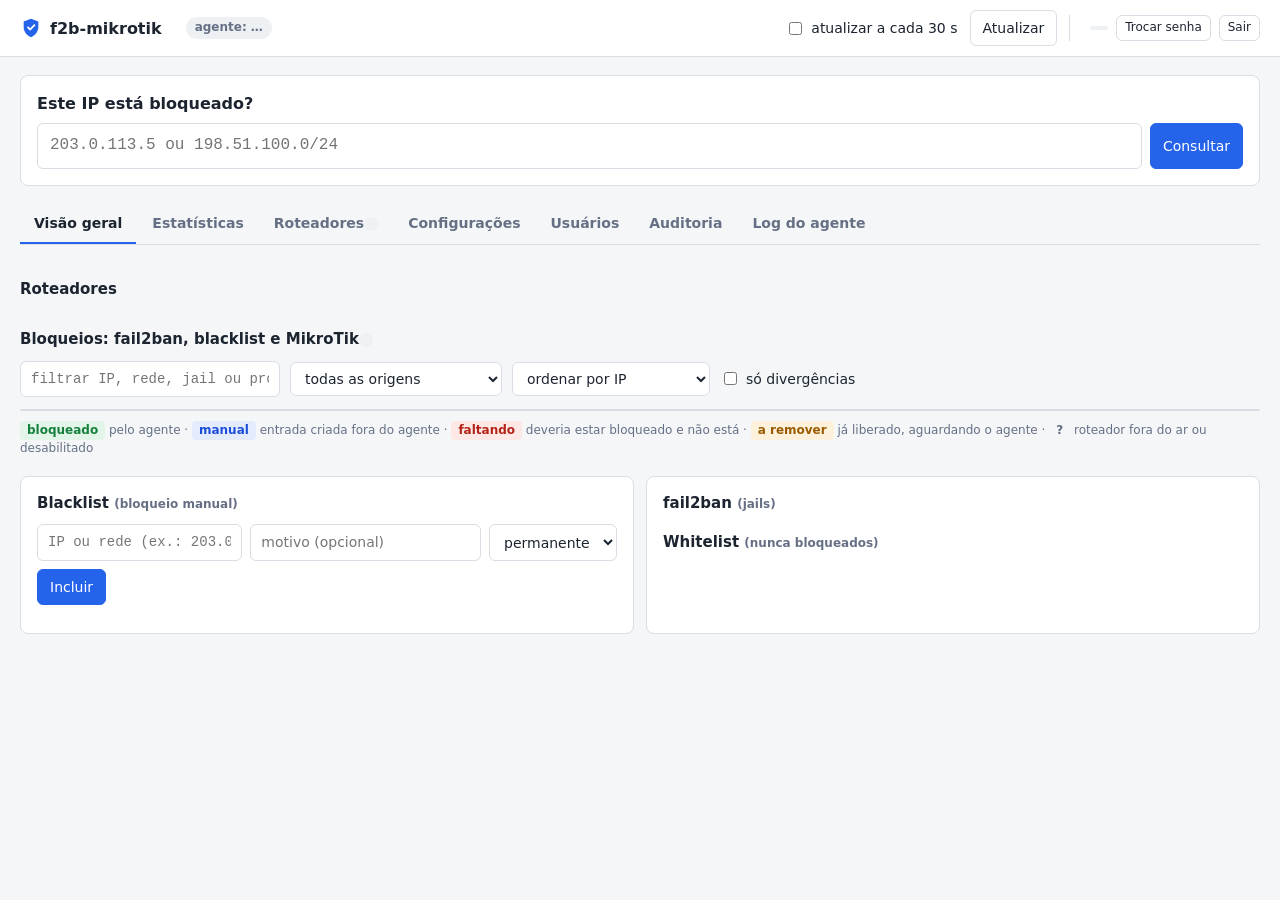
==== commit a3508d29: "Painel: coluna de provedor na tabela de bloqueios Mostra o provedor (ASN e nome) de cada IP, lido do" ====
--- a/web/index.html
+++ b/web/index.html
@@ -57,18 +57,20 @@
 
       <h2>Bloqueios: fail2ban, blacklist e MikroTik <span class="count" id="count-entries"></span></h2>
       <div class="toolbar">
-        <input id="entries-filter" class="mono" placeholder="filtrar IP, rede ou jail" spellcheck="false">
+        <input id="entries-filter" class="mono" placeholder="filtrar IP, rede, jail ou provedor" spellcheck="false">
         <select id="entries-source">
           <option value="">todas as origens</option>
           <option value="fail2ban">fail2ban</option>
           <option value="blacklist">blacklist</option>
           <option value="router">só no roteador (manual)</option>
+          <option value="hold">retido no MikroTik</option>
         </select>
         <select id="entries-sort">
           <option value="ip">ordenar por IP</option>
           <option value="blocks">mais bloqueados</option>
           <option value="recent">bloqueio mais recente</option>
           <option value="country">país</option>
+          <option value="provider">provedor</option>
         </select>
         <label class="check-inline"><input type="checkbox" id="entries-diff"> só divergências</label>
         <span class="muted small" id="entries-info"></span>
@@ -164,6 +166,13 @@
             <label class="span-2">Jails replicadas<input name="jails" placeholder="vazio = todas (ex.: sshd, nginx-http-auth)"></label>
             <label class="check-inline span-2"><input type="checkbox" name="ipv6"> replicar também IPv6</label>
           </div>
+          <h2 class="mt">Retenção no MikroTik <span class="muted small">(bloqueio maior que o do fail2ban)</span></h2>
+          <p class="muted small">Quando o fail2ban libera um IP, o MikroTik continua bloqueando por mais este tempo. Desbanir pelo painel libera na hora, sem retenção.</p>
+          <div class="form-grid">
+            <label>Manter bloqueado por mais<input name="router_hold" class="mono" placeholder="vazio = desligado (ex.: 7d, 12h, 2w)"></label>
+            <label>Retenção máxima (reincidentes)<input name="router_hold_max" class="mono" placeholder="ex.: 90d"></label>
+            <label class="check-inline span-2"><input type="checkbox" name="router_hold_increment"> dobrar a retenção a cada reincidência (nova liberação em até 30 dias)</label>
+          </div>
           <h2 class="mt">Histórico e auditoria</h2>
           <div class="form-grid">
             <label>Dias de histórico de eventos<input name="events_retention_days" type="number" min="0" max="3650"></label>
@@ -221,6 +230,7 @@
           <option value="blacklist">blacklist</option>
           <option value="whitelist">whitelist</option>
           <option value="fail2ban">desbanimentos</option>
+          <option value="retencao">retenções no MikroTik</option>
           <option value="agente">agente (bloqueios nos roteadores)</option>
           <option value="acesso">acessos negados</option>
           <option value="sistema">sistema</option>
--- a/web/app.css
+++ b/web/app.css
@@ -266,6 +266,7 @@
 .hbar-value { font-variant-numeric: tabular-nums; white-space: nowrap; }
 .table .num, .table th.num { text-align: right; font-variant-numeric: tabular-nums; }
 .nowrap { white-space: nowrap; }
+.provider { max-width: 220px; white-space: nowrap; overflow: hidden; text-overflow: ellipsis; }
 details.history { margin-top: 4px; }
 details.history ul { margin: 4px 0 0; padding-left: 16px; }
 @media (max-width: 640px) {
